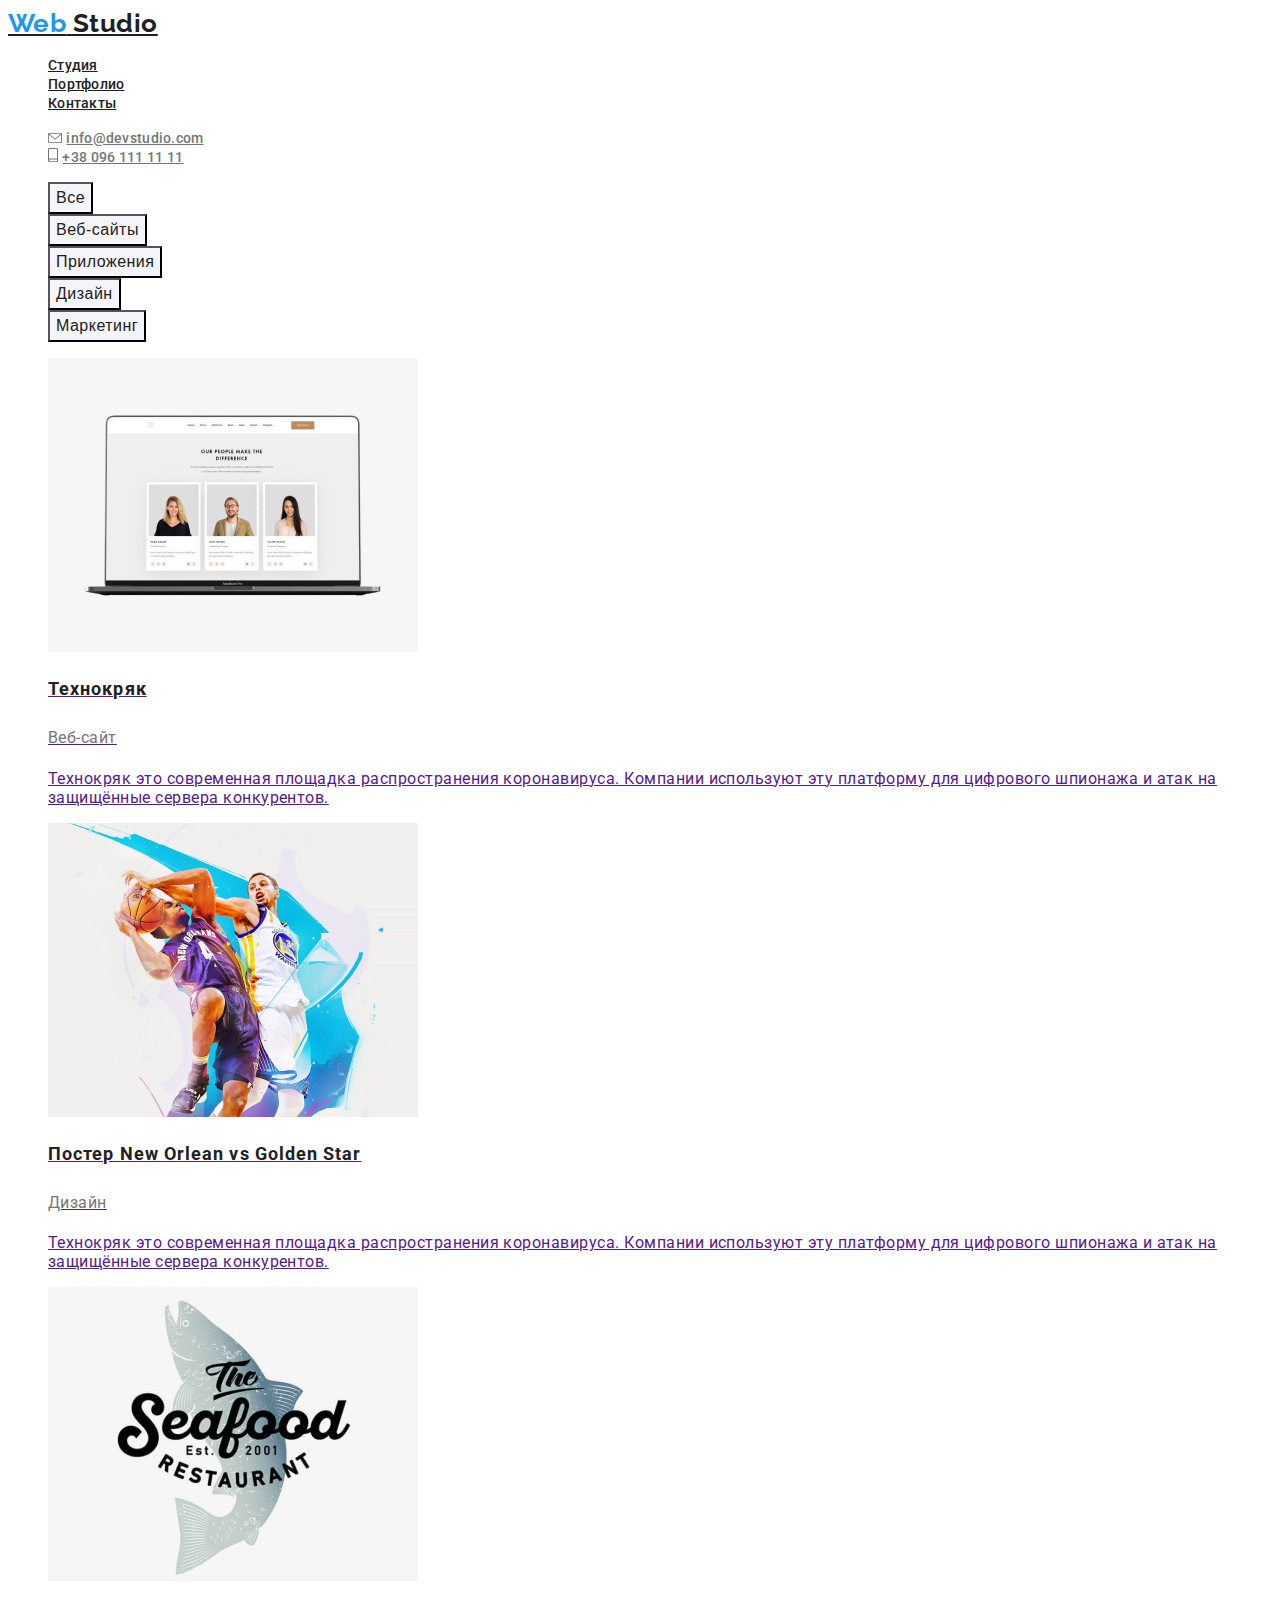
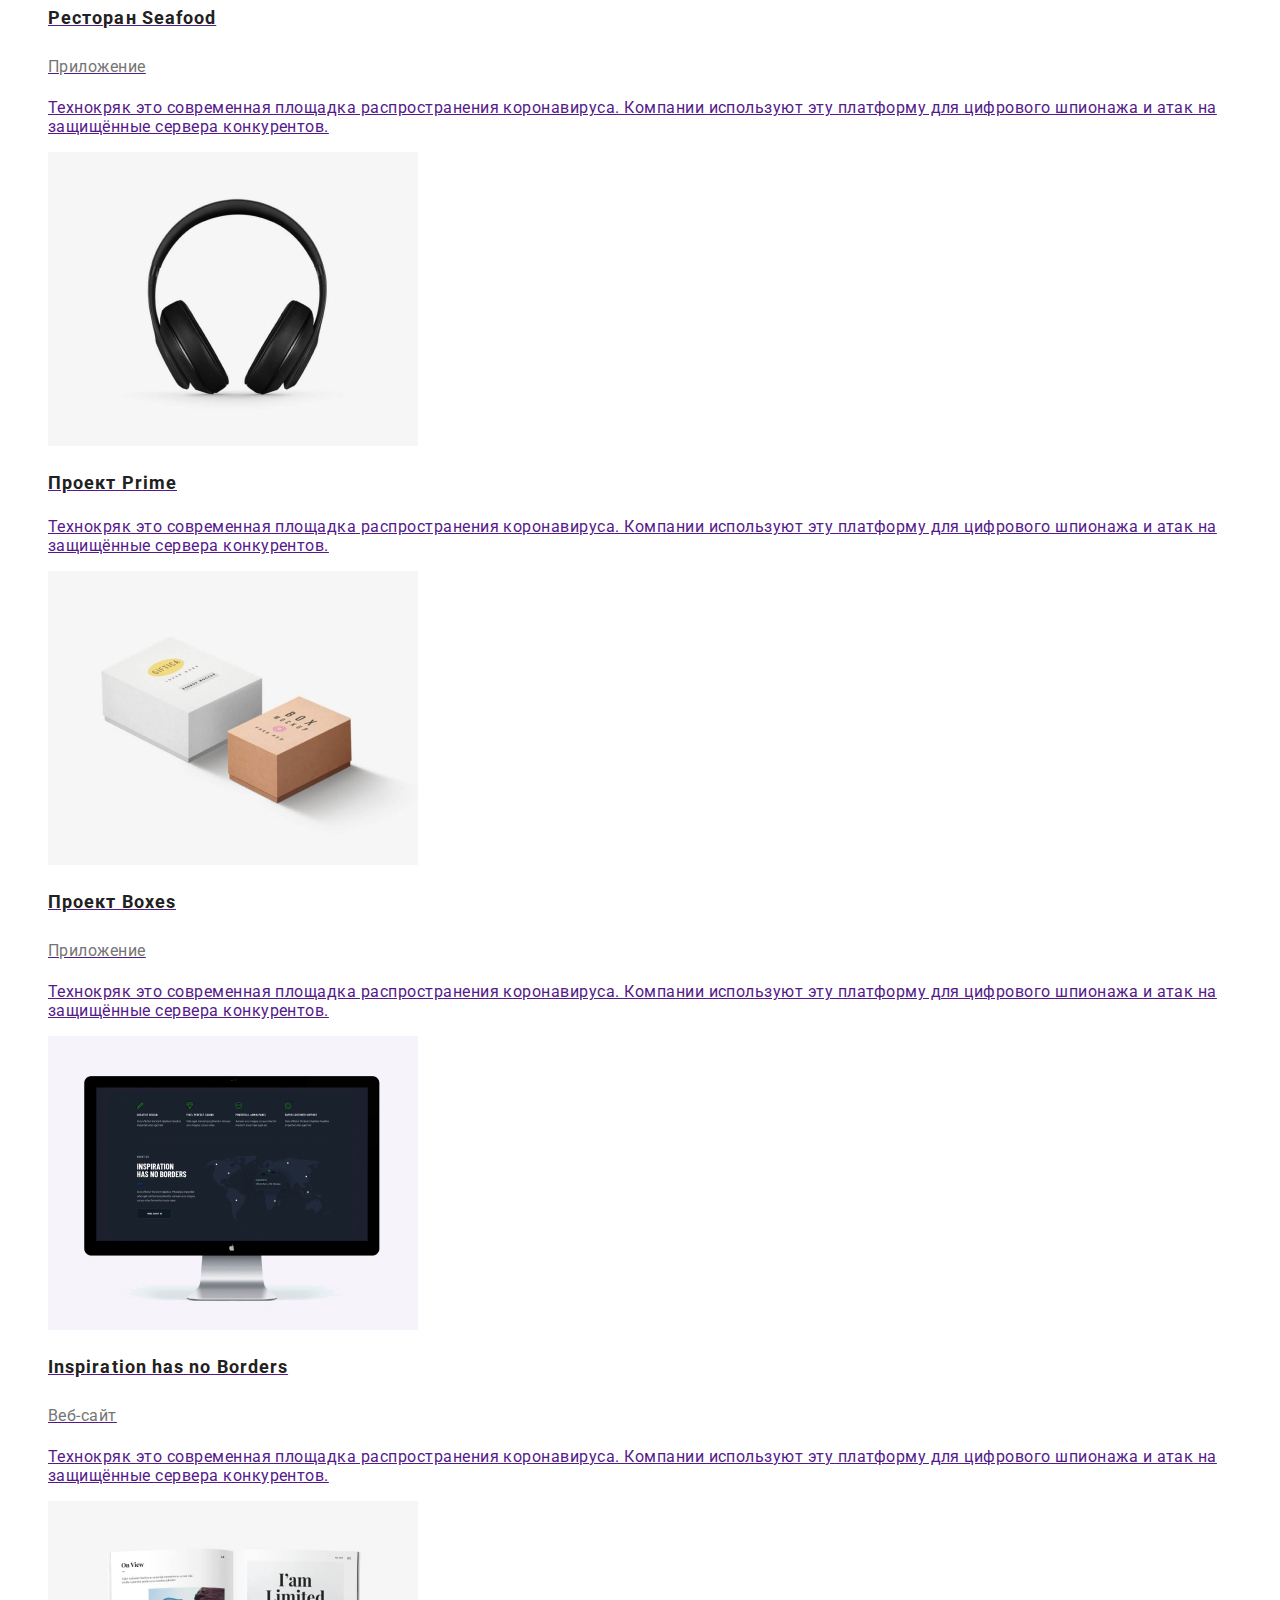
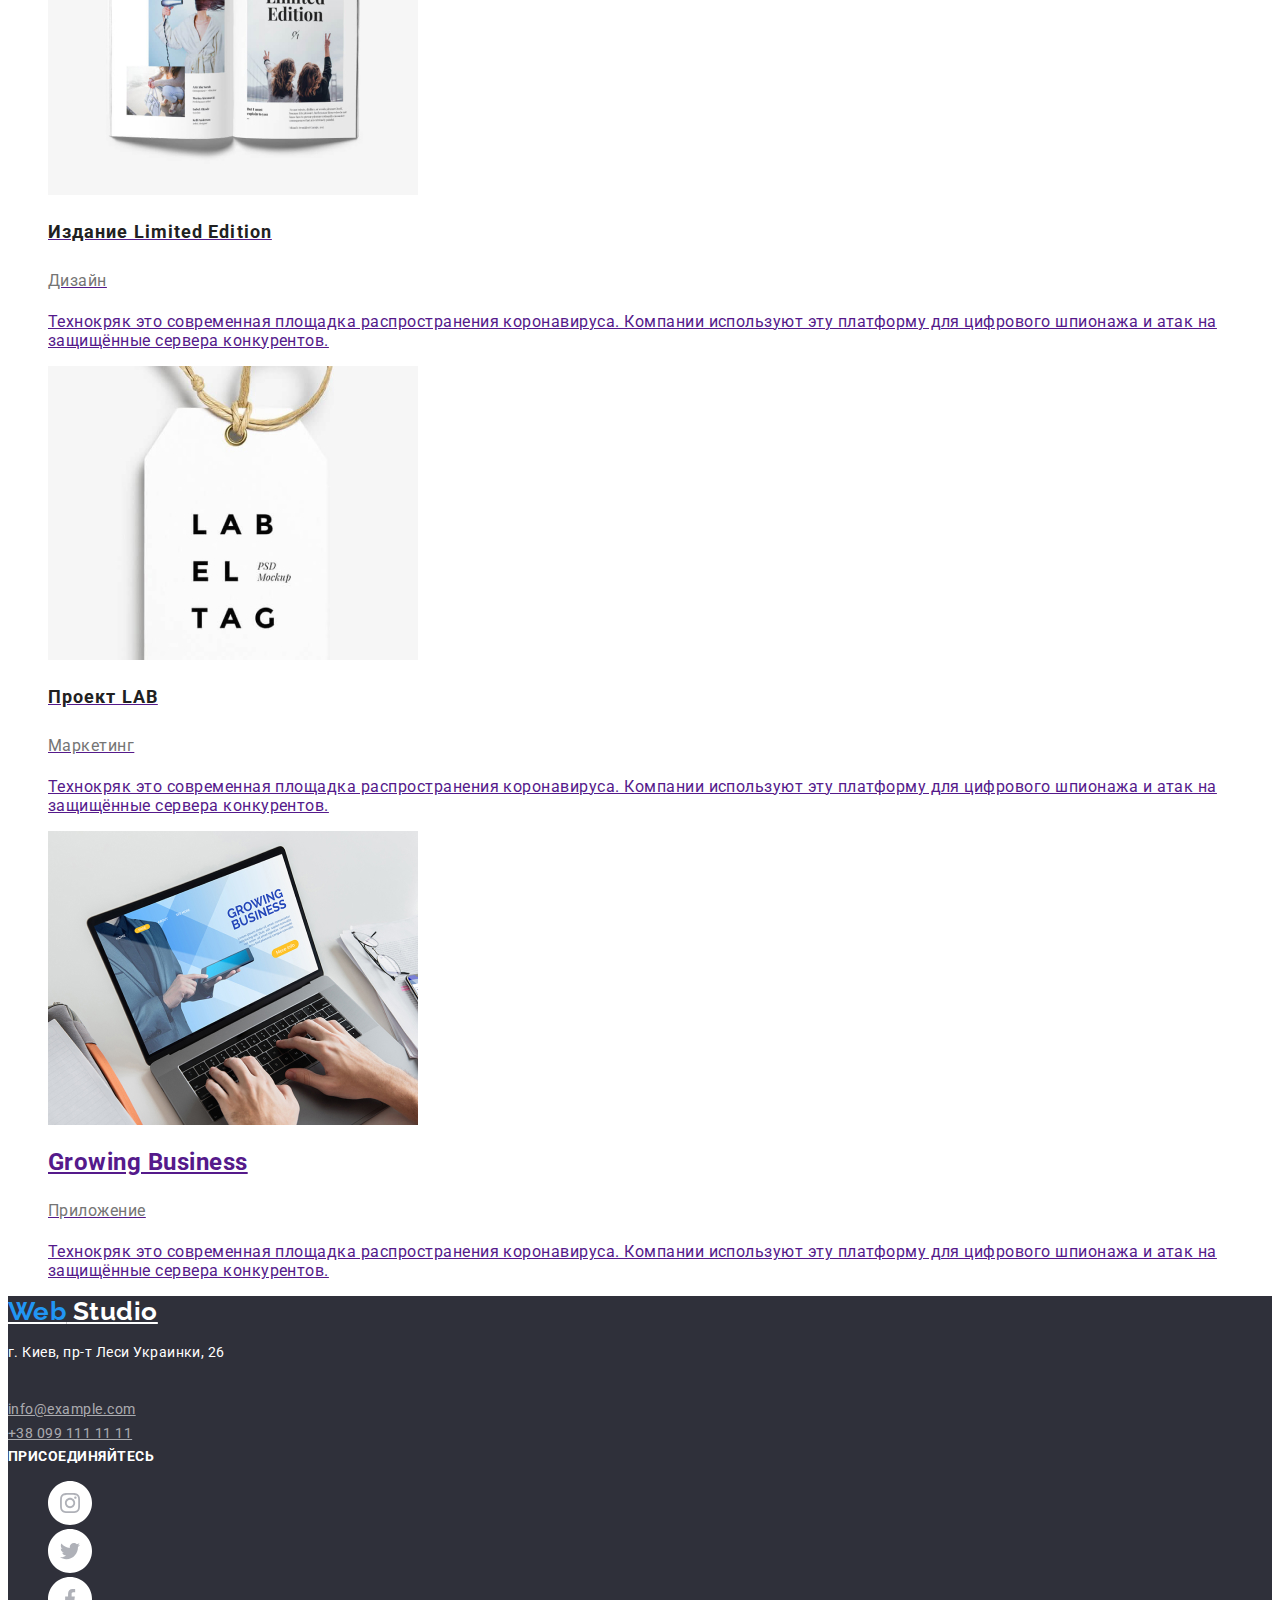
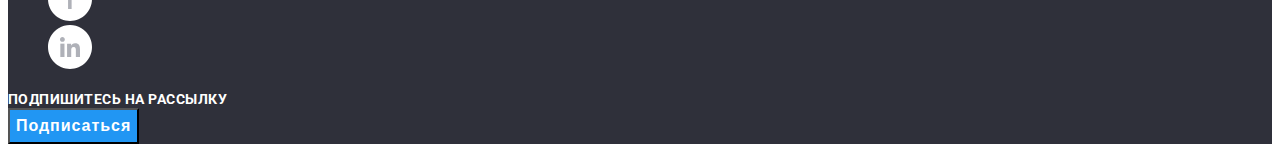
==== portfolio.html @ 1d00221d "start task3" ====
<!DOCTYPE html>
<html lang="ru">
	<head>
		<meta charset="UTF-8" />
		<meta name="viewport" content="width=device-width, initial-scale=1.0" />
		<title>Web Studio</title>
		<link rel="stylesheet" href="https://fonts.googleapis.com/css2?family=Raleway:ital,wght@0,700;1,600&family=Roboto:wght@400;500;700;900&display=swap" rel="stylesheet	">
		<link rel="stylesheet" href="./css/common.css" />
	</head>

	<body>
		<header>
			<!-- Header -->
			<nav>
				<a href="" class="logo-header">
					<span class="logo-nav">Web</span>
					Studio
				</a>
				<ul class="site-nav list">
					<li><a href="./index.html" class="link">Студия</a></li>
					<li><a href="./portfolio.html" class="link">Портфолио</a></li>
					<li><a href="" class="link">Контакты</a></li>
				</ul>
		
				<ul class="auth-nav list">
					<li>
						<img src="./images/header/e-mail.svg" alt="e-mail" />
						<a href="mailto: info@devstudio.com" class="link">info@devstudio.com</a>
					</li>
					<li>
						<img src="./images/header/kontakt.svg" alt="kontakt" />
						<a href="tel: +38 096 111 11 11" class="link">+38 096 111 11 11</a>
					</li>
				</ul>
			</nav>
		</header>

		<main>
			<!-- Portfolio -->
			<div>
				<h1 hidden>Портфолио</h1>
				<ul class="list"> 
					<li>
						<button type="button" class="button secondary"  href="">Все</button>
					</li>
					<li>
						<button type="button" class="button secondary"  href="">Веб-сайты</button>
					</li>
					<li>
						<button type="button" class="button secondary"  href="">Приложения</button>
					</li>	
					<li>
						<button type="button" class="button secondary"  href="">Дизайн</button>
					</li>
					<li>
						<button type="button" class="button secondary"  href="">Маркетинг</button>
					</li>
				</ul>
				<ul class="section list">
					<li>
						<a href="">
							<img src="./images/portfolio/technocrack.jpg" alt="Технокряк" />
							<h2 class="section headline" >Технокряк</h2>
							<p class="section-subtitle">Веб-сайт</p>
							<p>
								Технокряк это современная площадка распространения коронавируса. Компании используют эту платформу для
								цифрового шпионажа и атак на защищённые сервера конкурентов.
							</p>
						</a>
					</li>
					<li>
						<a href="">
							<img src="./images/portfolio/poster.jpg" alt="Постер New Orlean vs Golden Star" />
							<h2 class="section headline" >Постер New Orlean vs Golden Star</h2>
							<p class="section-subtitle">Дизайн</p>
							<p>
								Технокряк это современная площадка распространения коронавируса. Компании используют эту платформу для
								цифрового шпионажа и атак на защищённые сервера конкурентов.
							</p>
						</a>
					</li>
					<li>
						<a href="">
							<img src="./images/portfolio/restaurant.jpg" alt="Ресторан Seafood" />
							<h2 class="section headline" >Ресторан Seafood</h2>
							<p class="section-subtitle">Приложение</p>
							<p>
								Технокряк это современная площадка распространения коронавируса. Компании используют эту платформу для
								цифрового шпионажа и атак на защищённые сервера конкурентов.
							</p>
						</a>
					</li>
					<li>
						<a href="">
							<img src="./images/portfolio/projectprime.jpg" alt="Проект Prime" />
							<h2 class="section headline" >Проект Prime</h2>
							<p class="section-subtitle"Маркетинг</p>
							<p>
								Технокряк это современная площадка распространения коронавируса. Компании используют эту платформу для
								цифрового шпионажа и атак на защищённые сервера конкурентов.
							</p>
						</a>
					</li>
					<li>
						<a href="">
							<img src="./images/portfolio/projectboxes.jpg" alt="Проект Boxes" />
							<h2 class="section headline" >Проект Boxes</h2>
							<p class="section-subtitle">Приложение</p>
							<p>
								Технокряк это современная площадка распространения коронавируса. Компании используют эту платформу для
								цифрового шпионажа и атак на защищённые сервера конкурентов.
							</p>
						</a>
					</li>
					<li>
						<a href="">
							<img src="./images/portfolio/inspirationhasnoborders.jpg" alt="Inspiration has no Borders" />
							<h2 class="section headline" >Inspiration has no Borders</h2>
							<p class="section-subtitle">Веб-сайт</p>
							<p>
								Технокряк это современная площадка распространения коронавируса. Компании используют эту платформу для
								цифрового шпионажа и атак на защищённые сервера конкурентов.
							</p>
						</a>
					</li>
					<li>
						<a href="">
							<img src="./images/portfolio/limitededition.jpg" alt="Издание Limited Edition" />
							<h2 class="section headline" >Издание Limited Edition</h2>
							<p class="section-subtitle">Дизайн</p>
							<p>
								Технокряк это современная площадка распространения коронавируса. Компании используют эту платформу для
								цифрового шпионажа и атак на защищённые сервера конкурентов.
							</p>
						</a>
					</li>
					<li>
						<a href="">
							<img src="./images/portfolio/projectlab.jpg" alt="Проект LAB" />
							<h2 class="section headline" >Проект LAB</h2>
							<p class="section-subtitle">Маркетинг</p>
							<p>
								Технокряк это современная площадка распространения коронавируса. Компании используют эту платформу для
								цифрового шпионажа и атак на защищённые сервера конкурентов.
							</p>
						</a>
					</li>
					<li>
						<a href="">
							<img src="./images/portfolio/growingbusiness.jpg" alt="Growing Business" />
							<h2>Growing Business</h2>
							<p class="section-subtitle">Приложение</p>
							<p>
								Технокряк это современная площадка распространения коронавируса. Компании используют эту платформу для
								цифрового шпионажа и атак на защищённые сервера конкурентов.
							</p>
						</a>
					</li>
				</ul>
			</div>
		</main>

		<footer class="footer">
			<div>
				<address>
					<a href="" class="logo-footer">
						<span class="logo-span">Web</span>
						Studio
					</a>
					<br />
		
					<p class="address">г. Киев, пр-т Леси Украинки, 26</p>
					<br />
					<a class="footer-link" href="mailto: info@example.com">info@example.com</a>
					<br />
					<a class="footer-link" href="tel: +38 099 111 11 11">+38 099 111 11 11</a>
					<br />
				</address>
			</div>
		
			<div>
				<b class="attention">присоединяйтесь</b>
		
				<ul class="links list">
					<li>
						<a href="https://www.instagram.com/">
							<img src="./images/team/socials/instagramm.svg" alt="Ссылка на инстаграм компании" />
						</a>
					</li>
					<li>
						<a href="https://www.twitter.com/">
							<img src="./images/team/socials/twitter.svg" alt="Ссылка на твиттер компании" />
					</li>
					<li>
						<a href="https://www.facebook.com/">
							<img src="./images/team/socials/facebook.svg" alt="Ссылка на фейсбук компании" />
						</a>
					</li>
					<li>
						<a href="https://www.linkedin.com/">
							<img src="./images/team/socials/linkedin.svg" alt="Ссылка на линкедин компании" />
						</a>
					</li>
				</ul>
			</div>
		
			<div>
				<b class="attention">Подпишитесь на рассылку</b>
				<button type="button" class="button-second">Подписаться</button>
			</div>
		</footer>
	</body>
</html>
---- css/common.css ----
:root {
	--primary-text-color: #212121;
	--primary-bg-color: #ffffff;
	--secondary-text-color: #757575;
	--acent-color: #2196f3;
	--secondary-bg-color: #f5f4fa;
}

body {
	color: var(--primary-text-color);
	background-color: var(--primary-bg-color);

	font-family: Roboto, sans-serif;
	letter-spacing: 0.03em;
}

.list {
	list-style: none;
}

/* Header */

.logo-header {
	color: var(--primary-text-color);
	font-family: Raleway;

	font-weight: 700;
	font-size: 26px;
	line-height: 1.2;
}

.site-nav .link:hover,
.site-nav .link:focus,
.auth-nav .link:hover,
.auth-nav .link:focus,
.logo-nav {
	color: var(--acent-color);
}

.site-nav .link {
	color: var(--primary-text-color);

	font-weight: 500;
	font-size: 14px;
	line-height: 1.2;
	letter-spacing: 0.02em;
}

.auth-nav .link {
	color: var(--secondary-text-color);

	font-weight: 500;
	font-size: 14px;
	line-height: 1.2;
	letter-spacing: 0.02em;
}

/* Order a service studio*/

.section-caption {
	color: var(--primary-bg-color);
	background-color: var(--secondary-text-color);

	font-weight: 900;
	font-size: 44px;
	line-height: 1.4;
	text-align: center;
	letter-spacing: 0.06em;
	text-transform: uppercase;
}

.button.primary {
	color: var(--primary-bg-color);
	background-color: var(--acent-color);

	font-weight: bold;
	font-size: 16px;
	line-height: 1.88;
	display: flex;
	align-items: center;
	text-align: center;
	letter-spacing: 0.06em;
}

/* Fearutes */

.section-paragraph {
	font-weight: bold;
	font-size: 14px;
	line-height: 1.2;
	text-transform: uppercase;
}

.section-content {
	color: var(--secondary-text-color);

	font-size: 14px;
	line-height: 1.7;
}

/* What we do studio*/

.section-title {
	font-weight: bold;
	font-size: 36px;
	line-height: 1.16;
	text-align: center;
}

.section-uttilities {
	color: var(--primary-bg-color);
	background-color: var(--secondary-text-color);

	font-weight: bold;
	font-size: 14px;
	line-height: 1.2;
	text-align: center;
	text-transform: uppercase;
}

/* Our team */

.section.team {
	background-color: var(--secondary-bg-color);
}

.team-name {
	font-weight: 500;
	font-size: 16px;
	line-height: 1.2;
	text-align: center;
}

.team-profession {
	color: var(--secondary-text-color);

	font-size: 16px;
	line-height: 1.2;
	text-align: center;
}

/* Portfolio */

.button.secondary {
	color: var(--primary-text-color);
	background-color: var(--secondary-bg-color);

	font-weight: 500;
	font-size: 16px;
	line-height: 1.62;
	text-align: center;
	letter-spacing: 0.03em;
}

.button.secondary:hover,
.button.secondary:focus {
	color: var(--primary-bg-color);
	background-color: var(--acent-color);
}

.section.headline {
	color: var(--primary-text-color);

	font-weight: bold;
	font-size: 18px;
	line-height: 2;
	letter-spacing: 0.06em;
}

.section-subtitle {
	color: var(--secondary-text-color);

	font-size: 16px;
	line-height: 1.87;
	letter-spacing: 0.03em;
}

/* Footer */

.footer {
	background-color: #2f303a;
}

.logo-footer {
	color: var(--primary-bg-color);

	font-family: Raleway;
	font-weight: 700;
	font-size: 26px;
	line-height: 1.2;
	font-style: normal;
}

.logo-span {
	color: var(--acent-color);
}

.address {
	color: var(--primary-bg-color);
	font-size: 14px;
	line-height: 1.7;
	font-style: normal;
}

.footer-link {
	color: rgba(255, 255, 255, 0.6);

	font-size: 14px;
	line-height: 1.7;
	font-style: normal;
}

.footer-link:hover,
.footer-link:focus {
	color: var(--acent-color);
}

.attention {
	color: var(--primary-bg-color);

	font-weight: bold;
	font-size: 14px;
	line-height: 1.2;
	text-transform: uppercase;
}

.button-second {
	color: var(--primary-bg-color);
	background-color: var(--acent-color);

	font-weight: bold;
	font-size: 16px;
	line-height: 1.87;
	display: flex;
	align-items: center;
	text-align: center;
	letter-spacing: 0.06em;
}
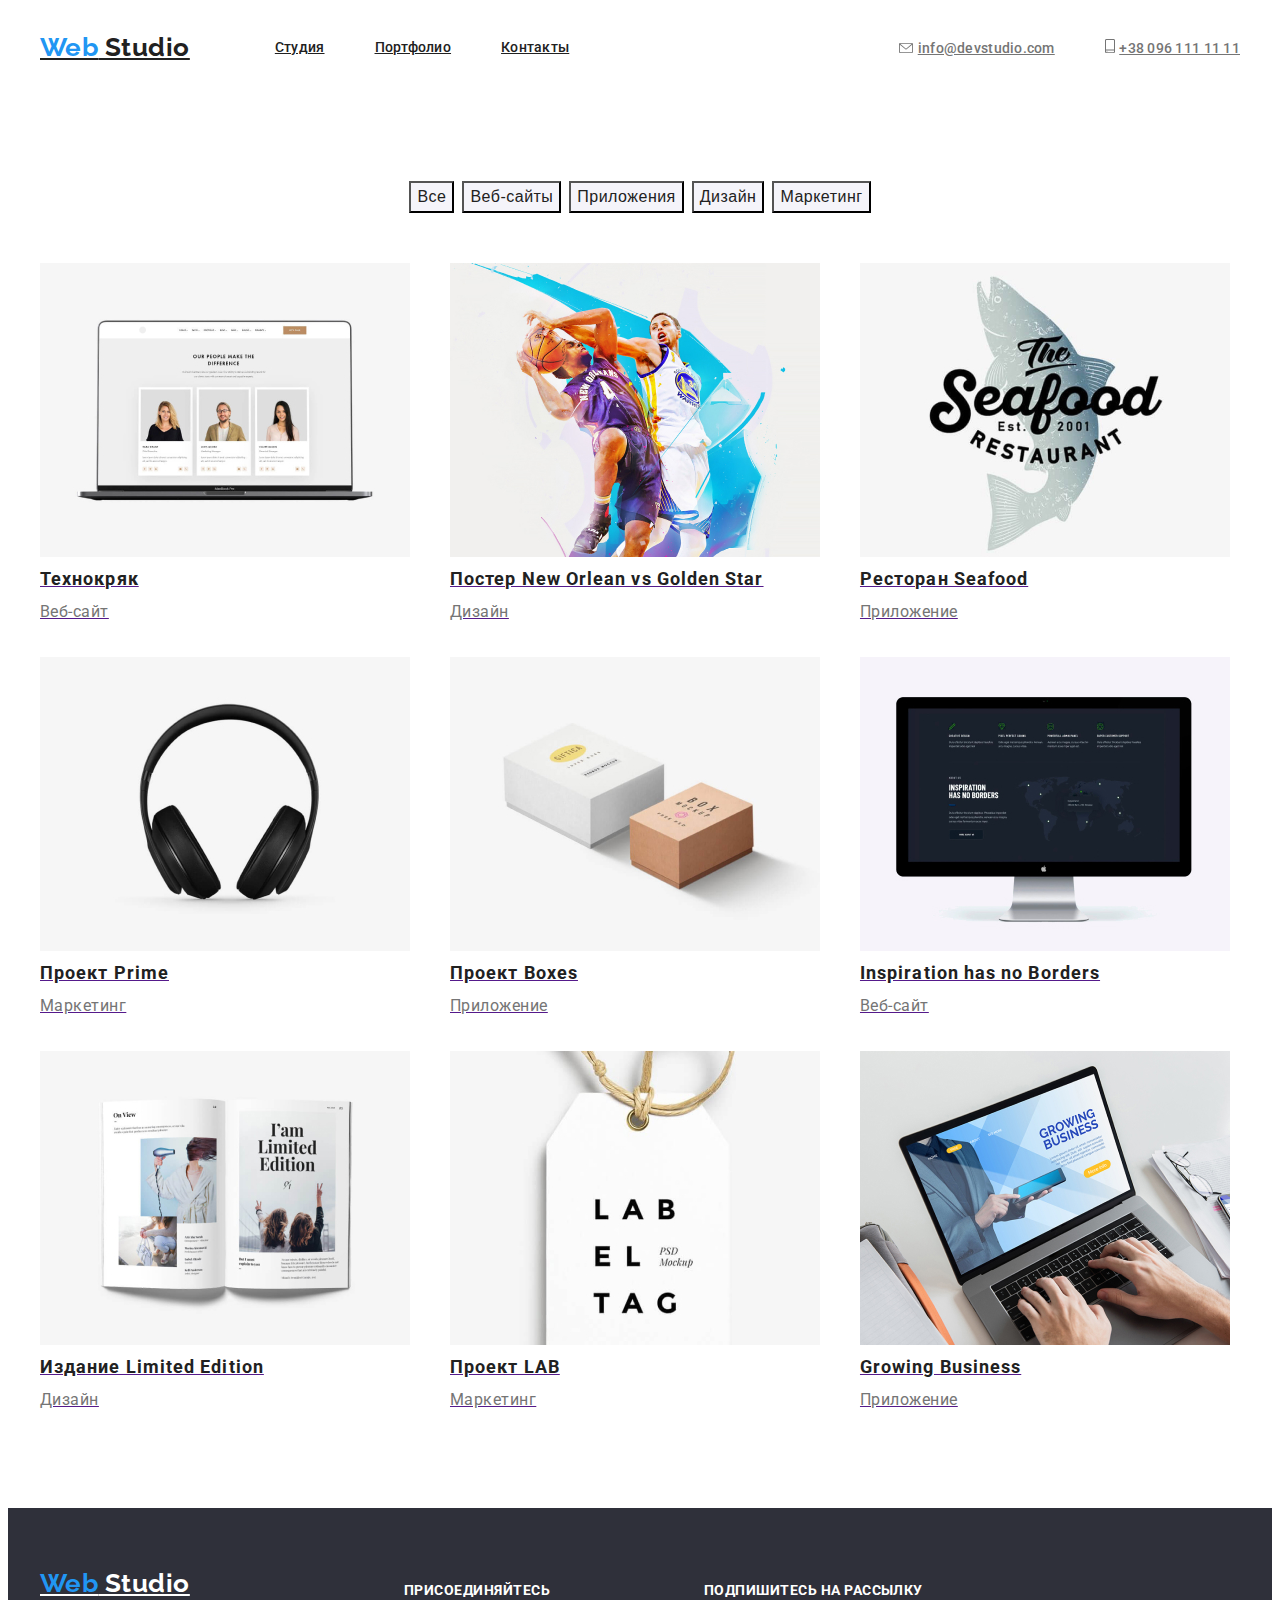
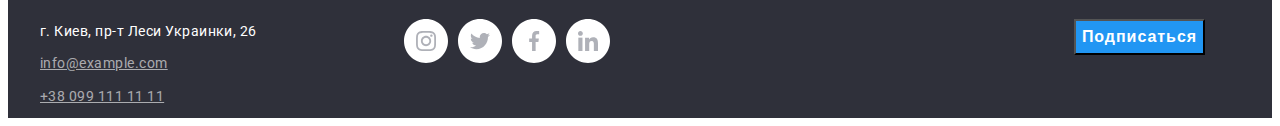
==== commit 6b25943f: "start task3" ====
--- a/portfolio.html
+++ b/portfolio.html
@@ -11,146 +11,148 @@
 	<body>
 		<header>
 			<!-- Header -->
-			<nav>
-				<a href="" class="logo-header">
-					<span class="logo-nav">Web</span>
-					Studio
-				</a>
-				<ul class="site-nav list">
-					<li><a href="./index.html" class="link">Студия</a></li>
-					<li><a href="./portfolio.html" class="link">Портфолио</a></li>
-					<li><a href="" class="link">Контакты</a></li>
-				</ul>
-		
-				<ul class="auth-nav list">
-					<li>
-						<img src="./images/header/e-mail.svg" alt="e-mail" />
-						<a href="mailto: info@devstudio.com" class="link">info@devstudio.com</a>
-					</li>
-					<li>
-						<img src="./images/header/kontakt.svg" alt="kontakt" />
-						<a href="tel: +38 096 111 11 11" class="link">+38 096 111 11 11</a>
-					</li>
-				</ul>
-			</nav>
+			<div class="container">
+				<nav class="flex-header">
+					<a href="" class="logo-header">
+						<span class="logo-nav">Web</span>
+						Studio
+					</a>
+					<ul class="site-nav list">
+						<li class="item"><a href="./index.html" class="link">Студия</a></li>
+						<li class="item"><a href="./portfolio.html" class="link">Портфолио</a></li>
+						<li class="item"><a href="" class="link">Контакты</a></li>
+					</ul>
+		
+					<ul class="auth-nav list">
+						<li class="item">
+							<img src="./images/header/e-mail.svg" alt="e-mail" />
+							<a href="mailto: info@devstudio.com" class="link">info@devstudio.com</a>
+						</li>
+						<li class="item">
+							<img src="./images/header/kontakt.svg" alt="kontakt" />
+							<a href="tel: +38 096 111 11 11" class="link">+38 096 111 11 11</a>
+						</li>
+					</ul>
+				</nav>
+			</div>
 		</header>
 
 		<main>
 			<!-- Portfolio -->
-			<div>
+			<div class="container">
 				<h1 hidden>Портфолио</h1>
-				<ul class="list"> 
-					<li>
+				<ul class="list button"> 
+					<li class="button item" >
 						<button type="button" class="button secondary"  href="">Все</button>
 					</li>
-					<li>
+					<li class="button item" >
 						<button type="button" class="button secondary"  href="">Веб-сайты</button>
 					</li>
-					<li>
+					<li class="button item" >
 						<button type="button" class="button secondary"  href="">Приложения</button>
 					</li>	
-					<li>
+					<li class="button item" >
 						<button type="button" class="button secondary"  href="">Дизайн</button>
 					</li>
-					<li>
+					<li class="button item" >
 						<button type="button" class="button secondary"  href="">Маркетинг</button>
 					</li>
 				</ul>
-				<ul class="section list">
-					<li>
-						<a href="">
-							<img src="./images/portfolio/technocrack.jpg" alt="Технокряк" />
-							<h2 class="section headline" >Технокряк</h2>
+				<ul class="section list project">
+					<li class="item">
+						<a class="project-links" href="">
+							<img src="./images/portfolio/technocrack.jpg" alt="Технокряк" width="370" height="294"/>
+							<h2 class=" section headline" >Технокряк</h2>
 							<p class="section-subtitle">Веб-сайт</p>
-							<p>
-								Технокряк это современная площадка распространения коронавируса. Компании используют эту платформу для
-								цифрового шпионажа и атак на защищённые сервера конкурентов.
-							</p>
-						</a>
-					</li>
-					<li>
-						<a href="">
-							<img src="./images/portfolio/poster.jpg" alt="Постер New Orlean vs Golden Star" />
+							<p hidden >
+								Технокряк это современная площадка распространения коронавируса. Компании используют эту платформу для
+								цифрового шпионажа и атак на защищённые сервера конкурентов.
+							</p>
+						</a>
+					</li>
+					<li class="item">
+						<a class="project-links" href="">
+							<img src="./images/portfolio/poster.jpg" alt="Постер New Orlean vs Golden Star" width="370" height="294" />
 							<h2 class="section headline" >Постер New Orlean vs Golden Star</h2>
 							<p class="section-subtitle">Дизайн</p>
-							<p>
-								Технокряк это современная площадка распространения коронавируса. Компании используют эту платформу для
-								цифрового шпионажа и атак на защищённые сервера конкурентов.
-							</p>
-						</a>
-					</li>
-					<li>
-						<a href="">
-							<img src="./images/portfolio/restaurant.jpg" alt="Ресторан Seafood" />
+							<p hidden >
+								Технокряк это современная площадка распространения коронавируса. Компании используют эту платформу для
+								цифрового шпионажа и атак на защищённые сервера конкурентов.
+							</p>
+						</a>
+					</li>
+					<li class="item">
+						<a class="project-links" href=""> 
+							<img src="./images/portfolio/restaurant.jpg" alt="Ресторан Seafood" width="370" height="294" />
 							<h2 class="section headline" >Ресторан Seafood</h2>
 							<p class="section-subtitle">Приложение</p>
-							<p>
-								Технокряк это современная площадка распространения коронавируса. Компании используют эту платформу для
-								цифрового шпионажа и атак на защищённые сервера конкурентов.
-							</p>
-						</a>
-					</li>
-					<li>
-						<a href="">
-							<img src="./images/portfolio/projectprime.jpg" alt="Проект Prime" />
+							<p hidden >
+								Технокряк это современная площадка распространения коронавируса. Компании используют эту платформу для
+								цифрового шпионажа и атак на защищённые сервера конкурентов.
+							</p>
+						</a>
+					</li>
+					<li class="item">
+						<a class="project-links" href="">
+							<img src="./images/portfolio/projectprime.jpg" alt="Проект Prime"  />
 							<h2 class="section headline" >Проект Prime</h2>
-							<p class="section-subtitle"Маркетинг</p>
-							<p>
-								Технокряк это современная площадка распространения коронавируса. Компании используют эту платформу для
-								цифрового шпионажа и атак на защищённые сервера конкурентов.
-							</p>
-						</a>
-					</li>
-					<li>
-						<a href="">
+							<p class="section-subtitle">Маркетинг</p>
+							<p hidden >
+								Технокряк это современная площадка распространения коронавируса. Компании используют эту платформу для
+								цифрового шпионажа и атак на защищённые сервера конкурентов.
+							</p>
+						</a>
+					</li>
+					<li class="item">
+						<a class="project-links" href="">
 							<img src="./images/portfolio/projectboxes.jpg" alt="Проект Boxes" />
 							<h2 class="section headline" >Проект Boxes</h2>
 							<p class="section-subtitle">Приложение</p>
-							<p>
-								Технокряк это современная площадка распространения коронавируса. Компании используют эту платформу для
-								цифрового шпионажа и атак на защищённые сервера конкурентов.
-							</p>
-						</a>
-					</li>
-					<li>
-						<a href="">
+							<p hidden >
+								Технокряк это современная площадка распространения коронавируса. Компании используют эту платформу для
+								цифрового шпионажа и атак на защищённые сервера конкурентов.
+							</p>
+						</a>
+					</li>
+					<li class="item">
+						<a class="project-links" href="">
 							<img src="./images/portfolio/inspirationhasnoborders.jpg" alt="Inspiration has no Borders" />
 							<h2 class="section headline" >Inspiration has no Borders</h2>
 							<p class="section-subtitle">Веб-сайт</p>
-							<p>
-								Технокряк это современная площадка распространения коронавируса. Компании используют эту платформу для
-								цифрового шпионажа и атак на защищённые сервера конкурентов.
-							</p>
-						</a>
-					</li>
-					<li>
-						<a href="">
+							<p hidden >
+								Технокряк это современная площадка распространения коронавируса. Компании используют эту платформу для
+								цифрового шпионажа и атак на защищённые сервера конкурентов.
+							</p>
+						</a>
+					</li>
+					<li class="item">
+						<a class="project-links" href="">
 							<img src="./images/portfolio/limitededition.jpg" alt="Издание Limited Edition" />
 							<h2 class="section headline" >Издание Limited Edition</h2>
 							<p class="section-subtitle">Дизайн</p>
-							<p>
-								Технокряк это современная площадка распространения коронавируса. Компании используют эту платформу для
-								цифрового шпионажа и атак на защищённые сервера конкурентов.
-							</p>
-						</a>
-					</li>
-					<li>
-						<a href="">
+							<p hidden >
+								Технокряк это современная площадка распространения коронавируса. Компании используют эту платформу для
+								цифрового шпионажа и атак на защищённые сервера конкурентов.
+							</p>
+						</a>
+					</li>
+					<li class="item">
+						<a class="project-links" href="">
 							<img src="./images/portfolio/projectlab.jpg" alt="Проект LAB" />
 							<h2 class="section headline" >Проект LAB</h2>
 							<p class="section-subtitle">Маркетинг</p>
-							<p>
-								Технокряк это современная площадка распространения коронавируса. Компании используют эту платформу для
-								цифрового шпионажа и атак на защищённые сервера конкурентов.
-							</p>
-						</a>
-					</li>
-					<li>
-						<a href="">
+							<p hidden >
+								Технокряк это современная площадка распространения коронавируса. Компании используют эту платформу для
+								цифрового шпионажа и атак на защищённые сервера конкурентов.
+							</p>
+						</a>
+					</li>
+					<li class="item">
+						<a class="project-links" href="">
 							<img src="./images/portfolio/growingbusiness.jpg" alt="Growing Business" />
-							<h2>Growing Business</h2>
+							<h2 class="section headline" >Growing Business</h2>
 							<p class="section-subtitle">Приложение</p>
-							<p>
+							<p hidden >
 								Технокряк это современная площадка распространения коронавируса. Компании используют эту платформу для
 								цифрового шпионажа и атак на защищённые сервера конкурентов.
 							</p>
@@ -161,52 +163,54 @@
 		</main>
 
 		<footer class="footer">
-			<div>
-				<address>
-					<a href="" class="logo-footer">
-						<span class="logo-span">Web</span>
-						Studio
-					</a>
-					<br />
-		
-					<p class="address">г. Киев, пр-т Леси Украинки, 26</p>
-					<br />
-					<a class="footer-link" href="mailto: info@example.com">info@example.com</a>
-					<br />
-					<a class="footer-link" href="tel: +38 099 111 11 11">+38 099 111 11 11</a>
-					<br />
-				</address>
-			</div>
-		
-			<div>
-				<b class="attention">присоединяйтесь</b>
-		
-				<ul class="links list">
-					<li>
-						<a href="https://www.instagram.com/">
-							<img src="./images/team/socials/instagramm.svg" alt="Ссылка на инстаграм компании" />
-						</a>
-					</li>
-					<li>
-						<a href="https://www.twitter.com/">
-							<img src="./images/team/socials/twitter.svg" alt="Ссылка на твиттер компании" />
-					</li>
-					<li>
-						<a href="https://www.facebook.com/">
-							<img src="./images/team/socials/facebook.svg" alt="Ссылка на фейсбук компании" />
-						</a>
-					</li>
-					<li>
-						<a href="https://www.linkedin.com/">
-							<img src="./images/team/socials/linkedin.svg" alt="Ссылка на линкедин компании" />
-						</a>
-					</li>
-				</ul>
-			</div>
-		
-			<div>
-				<b class="attention">Подпишитесь на рассылку</b>
-				<button type="button" class="button-second">Подписаться</button>
+			<div class="container footer">
+				<div class="logo-address">
+					<address>
+						<a href="" class="logo-footer">
+							<span class="logo-span">Web</span>
+							Studio
+						</a>
+						<br />
+		
+						<p class="address">г. Киев, пр-т Леси Украинки, 26</p>
+						<br />
+						<a class="footer-link" href="mailto: info@example.com">info@example.com</a>
+						<br />
+						<a class="footer-link" href="tel: +38 099 111 11 11">+38 099 111 11 11</a>
+						<br />
+					</address>
+				</div>
+		
+				<div class="join">
+					<b class="attention">присоединяйтесь</b>
+		
+					<ul class="links list">
+						<li class="item-links">
+							<a href="https://www.instagram.com/">
+								<img src="./images/team/socials/instagramm.svg" alt="Ссылка на инстаграм компании" />
+							</a>
+						</li>
+						<li class="item-links">
+							<a href="https://www.twitter.com/">
+								<img src="./images/team/socials/twitter.svg" alt="Ссылка на твиттер компании" />
+						</li>
+						<li class="item-links">
+							<a href="https://www.facebook.com/">
+								<img src="./images/team/socials/facebook.svg" alt="Ссылка на фейсбук компании" />
+							</a>
+						</li>
+						<li class="item-links">
+							<a href="https://www.linkedin.com/">
+								<img src="./images/team/socials/linkedin.svg" alt="Ссылка на линкедин компании" />
+							</a>
+						</li>
+					</ul>
+				</div>
+		
+				<div class="sign">
+					<b class="attention">Подпишитесь на рассылку</b>
+					<button type="button" class="button-second">Подписаться</button>
+				</div>
 			</div>
 		</footer>
 	</body>
--- a/css/common.css
+++ b/css/common.css
@@ -14,16 +14,47 @@
 	letter-spacing: 0.03em;
 }
 
+.container {
+	margin-left: auto;
+	margin-right: auto;
+	width: 1200px;
+	padding-left: 15px;
+	padding-right: 15px;
+	/* outline: 2px solid black; */
+}
+
+.section {
+	margin-bottom: 94px;
+}
+
 .list {
+	margin: 0;
+	padding: 0;
 	list-style: none;
 }
 
 /* Header */
 
+.flex-header {
+	display: flex;
+	align-items: center;
+}
+
+.site-nav,
+.auth-nav {
+	display: flex;
+}
+
+.site-nav .item + .item,
+.auth-nav .item + .item {
+	margin-left: 50px;
+}
+
 .logo-header {
+	margin-right: 85px;
+
 	color: var(--primary-text-color);
-	font-family: Raleway;
-
+	font-family: Raleway, sans-serif;
 	font-weight: 700;
 	font-size: 26px;
 	line-height: 1.2;
@@ -38,17 +69,26 @@
 }
 
 .site-nav .link {
+	display: flex;
+	padding-top: 31px;
+	padding-bottom: 31px;
+
 	color: var(--primary-text-color);
-
 	font-weight: 500;
 	font-size: 14px;
 	line-height: 1.2;
 	letter-spacing: 0.02em;
 }
 
+.auth-nav.list {
+	margin-left: auto;
+}
+
 .auth-nav .link {
+	padding-top: 31px;
+	padding-bottom: 31px;
+
 	color: var(--secondary-text-color);
-
 	font-weight: 500;
 	font-size: 14px;
 	line-height: 1.2;
@@ -57,14 +97,19 @@
 
 /* Order a service studio*/
 
+.section.service {
+	text-align: center;
+	background-color: var(--secondary-text-color);
+}
+
 .section-caption {
-	color: var(--primary-bg-color);
-	background-color: var(--secondary-text-color);
+	margin-top: 0;
+	margin-bottom: 40px;
+	color: var(--primary-bg-color);
 
 	font-weight: 900;
 	font-size: 44px;
 	line-height: 1.4;
-	text-align: center;
 	letter-spacing: 0.06em;
 	text-transform: uppercase;
 }
@@ -76,15 +121,27 @@
 	font-weight: bold;
 	font-size: 16px;
 	line-height: 1.88;
-	display: flex;
-	align-items: center;
-	text-align: center;
 	letter-spacing: 0.06em;
 }
 
 /* Fearutes */
 
+.section.list {
+	display: flex;
+}
+
+.section.list .item {
+	width: calc((100%-90px) / 4);
+	margin-right: 30px;
+}
+
+.section.list .item:last-child {
+	margin-right: 0px;
+}
+
 .section-paragraph {
+	margin-top: 30px;
+	margin-bottom: 10px;
 	font-weight: bold;
 	font-size: 14px;
 	line-height: 1.2;
@@ -92,15 +149,32 @@
 }
 
 .section-content {
+	margin-top: 0;
+	margin-bottom: 0;
+
 	color: var(--secondary-text-color);
-
 	font-size: 14px;
 	line-height: 1.7;
 }
 
 /* What we do studio*/
 
+.section.list.uttilities {
+	display: flex;
+}
+
+.section.list.uttilities .item {
+	width: calc((100%-60px) / 3);
+	margin-right: 30px;
+}
+
+.section.list.uttilities .item:last-child {
+	margin-right: 0px;
+}
+
 .section-title {
+	margin-top: 0;
+	margin-bottom: 50px;
 	font-weight: bold;
 	font-size: 36px;
 	line-height: 1.16;
@@ -108,6 +182,8 @@
 }
 
 .section-uttilities {
+	margin-top: 0;
+	margin-bottom: 0;
 	color: var(--primary-bg-color);
 	background-color: var(--secondary-text-color);
 
@@ -119,12 +195,28 @@
 }
 
 /* Our team */
+
+.links.list {
+	display: flex;
+	justify-content: center;
+}
+
+.item-links {
+	display: block;
+	margin-right: 10px;
+}
+
+.item-links:last-child {
+	margin-right: 0px;
+}
 
 .section.team {
 	background-color: var(--secondary-bg-color);
 }
 
 .team-name {
+	margin-top: 30px;
+	margin-bottom: 10px;
 	font-weight: 500;
 	font-size: 16px;
 	line-height: 1.2;
@@ -132,6 +224,8 @@
 }
 
 .team-profession {
+	margin-top: 0;
+	margin-bottom: 16px;
 	color: var(--secondary-text-color);
 
 	font-size: 16px;
@@ -139,7 +233,32 @@
 	text-align: center;
 }
 
+/* Clients */
+
+.section.list .item.clients {
+	width: calc((100% - 150px) / 6);
+	margin-right: 30px;
+}
+
+.section.list .item.clients:last-child {
+	margin-right: 0px;
+}
+
 /* Portfolio */
+
+.list.button {
+	display: flex;
+	justify-content: center;
+	margin-top: 94px;
+}
+
+.button.item {
+	margin-right: 8px;
+}
+
+.button.item:last-child {
+	margin-right: 0px;
+}
 
 .button.secondary {
 	color: var(--primary-text-color);
@@ -158,9 +277,35 @@
 	background-color: var(--acent-color);
 }
 
+.section.list.project {
+	margin-top: 50px;
+	margin-bottom: 94px;
+	flex-wrap: wrap;
+}
+
+.section.list.project .item {
+	width: calc((100% - 60px) / 3);
+	margin-right: 30px;
+	margin-bottom: 30px;
+}
+
+.section.list.project .item:nth-child(3n) {
+	margin-right: 0px;
+}
+
+.section.list.project .item:nth-last-child(-n + 3) {
+	margin-bottom: 0;
+}
+
+.project-links {
+	display: inline;
+}
+
 .section.headline {
+	margin-top: 0px;
+	margin-bottom: 0px;
+
 	color: var(--primary-text-color);
-
 	font-weight: bold;
 	font-size: 18px;
 	line-height: 2;
@@ -168,8 +313,10 @@
 }
 
 .section-subtitle {
+	margin-top: 0px;
+	margin-bottom: 0px;
+
 	color: var(--secondary-text-color);
-
 	font-size: 16px;
 	line-height: 1.87;
 	letter-spacing: 0.03em;
@@ -181,10 +328,30 @@
 	background-color: #2f303a;
 }
 
+.container.footer {
+	display: flex;
+}
+
+.container.footer .logo-address {
+	padding-top: 60px;
+}
+
+.container.footer .join {
+	padding-top: 74px;
+	padding-left: 147px;
+}
+
+.container.footer .sign {
+	padding-top: 74px;
+	padding-left: 94px;
+}
+
 .logo-footer {
-	color: var(--primary-bg-color);
-
-	font-family: Raleway;
+	display: inline-block;
+	margin-bottom: 20px;
+	color: var(--primary-bg-color);
+
+	font-family: Raleway, sans-serif;
 	font-weight: 700;
 	font-size: 26px;
 	line-height: 1.2;
@@ -196,6 +363,10 @@
 }
 
 .address {
+	display: inline-block;
+	margin-top: 0px;
+	margin-bottom: 9px;
+
 	color: var(--primary-bg-color);
 	font-size: 14px;
 	line-height: 1.7;
@@ -203,6 +374,8 @@
 }
 
 .footer-link {
+	display: inline-block;
+	margin-bottom: 9px;
 	color: rgba(255, 255, 255, 0.6);
 
 	font-size: 14px;
@@ -216,8 +389,10 @@
 }
 
 .attention {
-	color: var(--primary-bg-color);
-
+	display: block;
+	margin-bottom: 20px;
+
+	color: var(--primary-bg-color);
 	font-weight: bold;
 	font-size: 14px;
 	line-height: 1.2;
@@ -225,6 +400,7 @@
 }
 
 .button-second {
+	margin-left: 370px;
 	color: var(--primary-bg-color);
 	background-color: var(--acent-color);
 
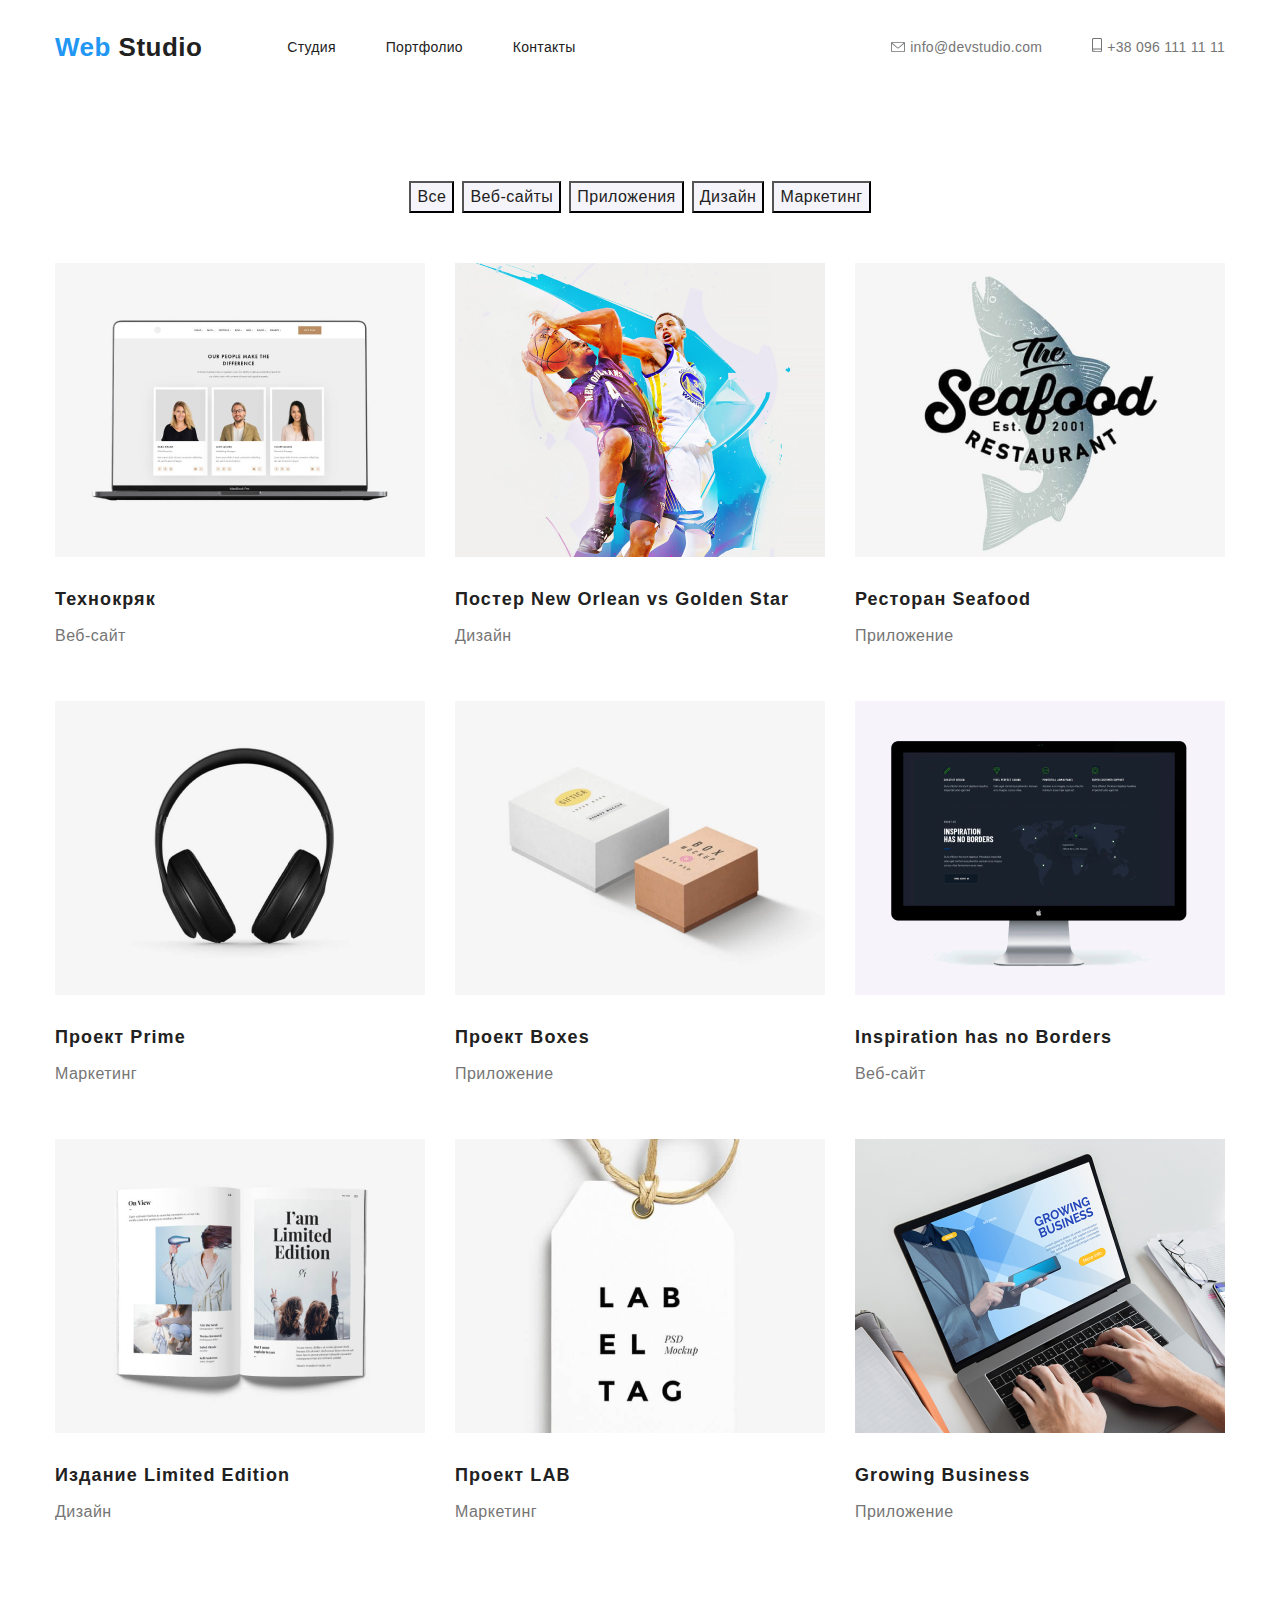
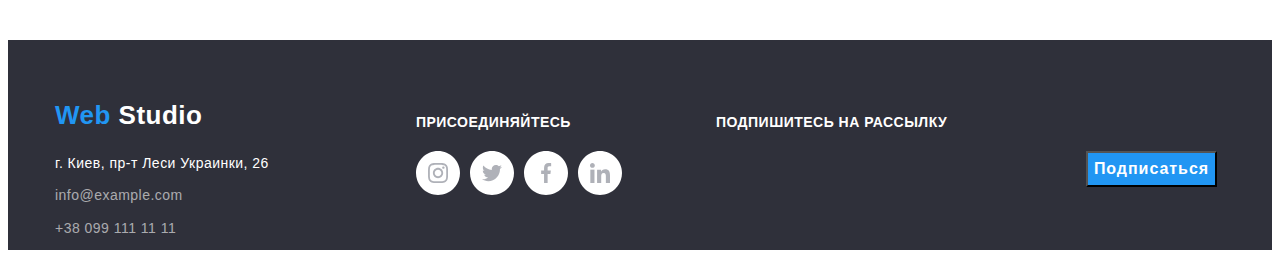
==== commit d60e5472: "validator" ====
--- a/portfolio.html
+++ b/portfolio.html
@@ -4,7 +4,10 @@
 		<meta charset="UTF-8" />
 		<meta name="viewport" content="width=device-width, initial-scale=1.0" />
 		<title>Web Studio</title>
-		<link rel="stylesheet" href="https://fonts.googleapis.com/css2?family=Raleway:ital,wght@0,700;1,600&family=Roboto:wght@400;500;700;900&display=swap" rel="stylesheet	">
+		<link
+			href="https://fonts.googleapis.com/css2?family=Raleway:ital,wght@0,700;1,600&family=Roboto:wght@400;500;700;900&display=swap"
+			rel="stylesheet	"
+		/>
 		<link rel="stylesheet" href="./css/common.css" />
 	</head>
 
@@ -22,15 +25,15 @@
 						<li class="item"><a href="./portfolio.html" class="link">Портфолио</a></li>
 						<li class="item"><a href="" class="link">Контакты</a></li>
 					</ul>
-		
+
 					<ul class="auth-nav list">
 						<li class="item">
 							<img src="./images/header/e-mail.svg" alt="e-mail" />
-							<a href="mailto: info@devstudio.com" class="link">info@devstudio.com</a>
+							<a href="mailto:info@devstudio.com" class="link">info@devstudio.com</a>
 						</li>
 						<li class="item">
 							<img src="./images/header/kontakt.svg" alt="kontakt" />
-							<a href="tel: +38 096 111 11 11" class="link">+38 096 111 11 11</a>
+							<a href="tel:+380961111111" class="link">+38 096 111 11 11</a>
 						</li>
 					</ul>
 				</nav>
@@ -41,63 +44,68 @@
 			<!-- Portfolio -->
 			<div class="container">
 				<h1 hidden>Портфолио</h1>
-				<ul class="list button"> 
-					<li class="button item" >
-						<button type="button" class="button secondary"  href="">Все</button>
-					</li>
-					<li class="button item" >
-						<button type="button" class="button secondary"  href="">Веб-сайты</button>
-					</li>
-					<li class="button item" >
-						<button type="button" class="button secondary"  href="">Приложения</button>
-					</li>	
-					<li class="button item" >
-						<button type="button" class="button secondary"  href="">Дизайн</button>
-					</li>
-					<li class="button item" >
-						<button type="button" class="button secondary"  href="">Маркетинг</button>
+				<ul class="list button">
+					<li class="button item">
+						<button type="button" class="button secondary" href="">Все</button>
+					</li>
+					<li class="button item">
+						<button type="button" class="button secondary" href="#">Веб-сайты</button>
+					</li>
+					<li class="button item">
+						<button type="button" class="button secondary" href="#">Приложения</button>
+					</li>
+					<li class="button item">
+						<button type="button" class="button secondary" href="#">Дизайн</button>
+					</li>
+					<li class="button item">
+						<button type="button" class="button secondary" href="#">Маркетинг</button>
 					</li>
 				</ul>
 				<ul class="section list project">
 					<li class="item">
 						<a class="project-links" href="">
-							<img src="./images/portfolio/technocrack.jpg" alt="Технокряк" width="370" height="294"/>
-							<h2 class=" section headline" >Технокряк</h2>
+							<img src="./images/portfolio/technocrack.jpg" alt="Технокряк" width="370" height="294" />
+							<h2 class="section headline">Технокряк</h2>
 							<p class="section-subtitle">Веб-сайт</p>
-							<p hidden >
-								Технокряк это современная площадка распространения коронавируса. Компании используют эту платформу для
-								цифрового шпионажа и атак на защищённые сервера конкурентов.
-							</p>
-						</a>
-					</li>
-					<li class="item">
-						<a class="project-links" href="">
-							<img src="./images/portfolio/poster.jpg" alt="Постер New Orlean vs Golden Star" width="370" height="294" />
-							<h2 class="section headline" >Постер New Orlean vs Golden Star</h2>
+							<p hidden>
+								Технокряк это современная площадка распространения коронавируса. Компании используют эту платформу для
+								цифрового шпионажа и атак на защищённые сервера конкурентов.
+							</p>
+						</a>
+					</li>
+					<li class="item">
+						<a class="project-links" href="">
+							<img
+								src="./images/portfolio/poster.jpg"
+								alt="Постер New Orlean vs Golden Star"
+								width="370"
+								height="294"
+							/>
+							<h2 class="section headline">Постер New Orlean vs Golden Star</h2>
 							<p class="section-subtitle">Дизайн</p>
-							<p hidden >
-								Технокряк это современная площадка распространения коронавируса. Компании используют эту платформу для
-								цифрового шпионажа и атак на защищённые сервера конкурентов.
-							</p>
-						</a>
-					</li>
-					<li class="item">
-						<a class="project-links" href=""> 
+							<p hidden>
+								Технокряк это современная площадка распространения коронавируса. Компании используют эту платформу для
+								цифрового шпионажа и атак на защищённые сервера конкурентов.
+							</p>
+						</a>
+					</li>
+					<li class="item">
+						<a class="project-links" href="">
 							<img src="./images/portfolio/restaurant.jpg" alt="Ресторан Seafood" width="370" height="294" />
-							<h2 class="section headline" >Ресторан Seafood</h2>
+							<h2 class="section headline">Ресторан Seafood</h2>
 							<p class="section-subtitle">Приложение</p>
-							<p hidden >
-								Технокряк это современная площадка распространения коронавируса. Компании используют эту платформу для
-								цифрового шпионажа и атак на защищённые сервера конкурентов.
-							</p>
-						</a>
-					</li>
-					<li class="item">
-						<a class="project-links" href="">
-							<img src="./images/portfolio/projectprime.jpg" alt="Проект Prime"  />
-							<h2 class="section headline" >Проект Prime</h2>
+							<p hidden>
+								Технокряк это современная площадка распространения коронавируса. Компании используют эту платформу для
+								цифрового шпионажа и атак на защищённые сервера конкурентов.
+							</p>
+						</a>
+					</li>
+					<li class="item">
+						<a class="project-links" href="">
+							<img src="./images/portfolio/projectprime.jpg" alt="Проект Prime" />
+							<h2 class="section headline">Проект Prime</h2>
 							<p class="section-subtitle">Маркетинг</p>
-							<p hidden >
+							<p hidden>
 								Технокряк это современная площадка распространения коронавируса. Компании используют эту платформу для
 								цифрового шпионажа и атак на защищённые сервера конкурентов.
 							</p>
@@ -106,9 +114,9 @@
 					<li class="item">
 						<a class="project-links" href="">
 							<img src="./images/portfolio/projectboxes.jpg" alt="Проект Boxes" />
-							<h2 class="section headline" >Проект Boxes</h2>
+							<h2 class="section headline">Проект Boxes</h2>
 							<p class="section-subtitle">Приложение</p>
-							<p hidden >
+							<p hidden>
 								Технокряк это современная площадка распространения коронавируса. Компании используют эту платформу для
 								цифрового шпионажа и атак на защищённые сервера конкурентов.
 							</p>
@@ -117,9 +125,9 @@
 					<li class="item">
 						<a class="project-links" href="">
 							<img src="./images/portfolio/inspirationhasnoborders.jpg" alt="Inspiration has no Borders" />
-							<h2 class="section headline" >Inspiration has no Borders</h2>
+							<h2 class="section headline">Inspiration has no Borders</h2>
 							<p class="section-subtitle">Веб-сайт</p>
-							<p hidden >
+							<p hidden>
 								Технокряк это современная площадка распространения коронавируса. Компании используют эту платформу для
 								цифрового шпионажа и атак на защищённые сервера конкурентов.
 							</p>
@@ -128,9 +136,9 @@
 					<li class="item">
 						<a class="project-links" href="">
 							<img src="./images/portfolio/limitededition.jpg" alt="Издание Limited Edition" />
-							<h2 class="section headline" >Издание Limited Edition</h2>
+							<h2 class="section headline">Издание Limited Edition</h2>
 							<p class="section-subtitle">Дизайн</p>
-							<p hidden >
+							<p hidden>
 								Технокряк это современная площадка распространения коронавируса. Компании используют эту платформу для
 								цифрового шпионажа и атак на защищённые сервера конкурентов.
 							</p>
@@ -139,9 +147,9 @@
 					<li class="item">
 						<a class="project-links" href="">
 							<img src="./images/portfolio/projectlab.jpg" alt="Проект LAB" />
-							<h2 class="section headline" >Проект LAB</h2>
+							<h2 class="section headline">Проект LAB</h2>
 							<p class="section-subtitle">Маркетинг</p>
-							<p hidden >
+							<p hidden>
 								Технокряк это современная площадка распространения коронавируса. Компании используют эту платформу для
 								цифрового шпионажа и атак на защищённые сервера конкурентов.
 							</p>
@@ -150,9 +158,9 @@
 					<li class="item">
 						<a class="project-links" href="">
 							<img src="./images/portfolio/growingbusiness.jpg" alt="Growing Business" />
-							<h2 class="section headline" >Growing Business</h2>
+							<h2 class="section headline">Growing Business</h2>
 							<p class="section-subtitle">Приложение</p>
-							<p hidden >
+							<p hidden>
 								Технокряк это современная площадка распространения коронавируса. Компании используют эту платформу для
 								цифрового шпионажа и атак на защищённые сервера конкурентов.
 							</p>
@@ -171,19 +179,19 @@
 							Studio
 						</a>
 						<br />
-		
+
 						<p class="address">г. Киев, пр-т Леси Украинки, 26</p>
 						<br />
-						<a class="footer-link" href="mailto: info@example.com">info@example.com</a>
-						<br />
-						<a class="footer-link" href="tel: +38 099 111 11 11">+38 099 111 11 11</a>
+						<a class="footer-link" href="mailto:info@example.com">info@example.com</a>
+						<br />
+						<a class="footer-link" href="tel:+380991111111">+38 099 111 11 11</a>
 						<br />
 					</address>
 				</div>
-		
+
 				<div class="join">
 					<b class="attention">присоединяйтесь</b>
-		
+
 					<ul class="links list">
 						<li class="item-links">
 							<a href="https://www.instagram.com/">
@@ -193,6 +201,7 @@
 						<li class="item-links">
 							<a href="https://www.twitter.com/">
 								<img src="./images/team/socials/twitter.svg" alt="Ссылка на твиттер компании" />
+							</a>
 						</li>
 						<li class="item-links">
 							<a href="https://www.facebook.com/">
@@ -206,7 +215,7 @@
 						</li>
 					</ul>
 				</div>
-		
+
 				<div class="sign">
 					<b class="attention">Подпишитесь на рассылку</b>
 					<button type="button" class="button-second">Подписаться</button>
--- a/css/common.css
+++ b/css/common.css
@@ -9,22 +9,25 @@
 body {
 	color: var(--primary-text-color);
 	background-color: var(--primary-bg-color);
-
 	font-family: Roboto, sans-serif;
 	letter-spacing: 0.03em;
+}
+
+a {
+	text-decoration: none;
 }
 
 .container {
 	margin-left: auto;
 	margin-right: auto;
-	width: 1200px;
+	width: 1170px;
 	padding-left: 15px;
 	padding-right: 15px;
 	/* outline: 2px solid black; */
 }
 
 .section {
-	margin-bottom: 94px;
+	padding-bottom: 94px;
 }
 
 .list {
@@ -98,6 +101,9 @@
 /* Order a service studio*/
 
 .section.service {
+	padding-top: 200px;
+	padding-bottom: 200px;
+
 	text-align: center;
 	background-color: var(--secondary-text-color);
 }
@@ -126,6 +132,23 @@
 
 /* Fearutes */
 
+.section.features {
+	padding-top: 94px;
+}
+
+.background {
+	width: 270px;
+	height: 120px;
+	background-color: var(--secondary-bg-color);
+}
+
+.section.list .img {
+	padding-top: 25px;
+	padding-bottom: 25px;
+	padding-right: 101.5px;
+	padding-left: 101.5px;
+}
+
 .section.list {
 	display: flex;
 }
@@ -211,7 +234,14 @@
 }
 
 .section.team {
+	padding-top: 94px;
+
 	background-color: var(--secondary-bg-color);
+}
+
+.section.list .item {
+	display: block;
+	background-color: var(--primary-bg-color);
 }
 
 .team-name {
@@ -235,6 +265,10 @@
 
 /* Clients */
 
+.section.clients {
+	padding-top: 94px;
+}
+
 .section.list .item.clients {
 	width: calc((100% - 150px) / 6);
 	margin-right: 30px;
@@ -249,7 +283,7 @@
 .list.button {
 	display: flex;
 	justify-content: center;
-	margin-top: 94px;
+	padding-top: 94px;
 }
 
 .button.item {
@@ -278,8 +312,8 @@
 }
 
 .section.list.project {
-	margin-top: 50px;
-	margin-bottom: 94px;
+	padding-top: 50px;
+	padding-bottom: 94px;
 	flex-wrap: wrap;
 }
 
@@ -304,6 +338,8 @@
 .section.headline {
 	margin-top: 0px;
 	margin-bottom: 0px;
+	padding-top: 20px;
+	padding-bottom: 4px;
 
 	color: var(--primary-text-color);
 	font-weight: bold;
@@ -315,6 +351,7 @@
 .section-subtitle {
 	margin-top: 0px;
 	margin-bottom: 0px;
+	padding-bottom: 20px;
 
 	color: var(--secondary-text-color);
 	font-size: 16px;
